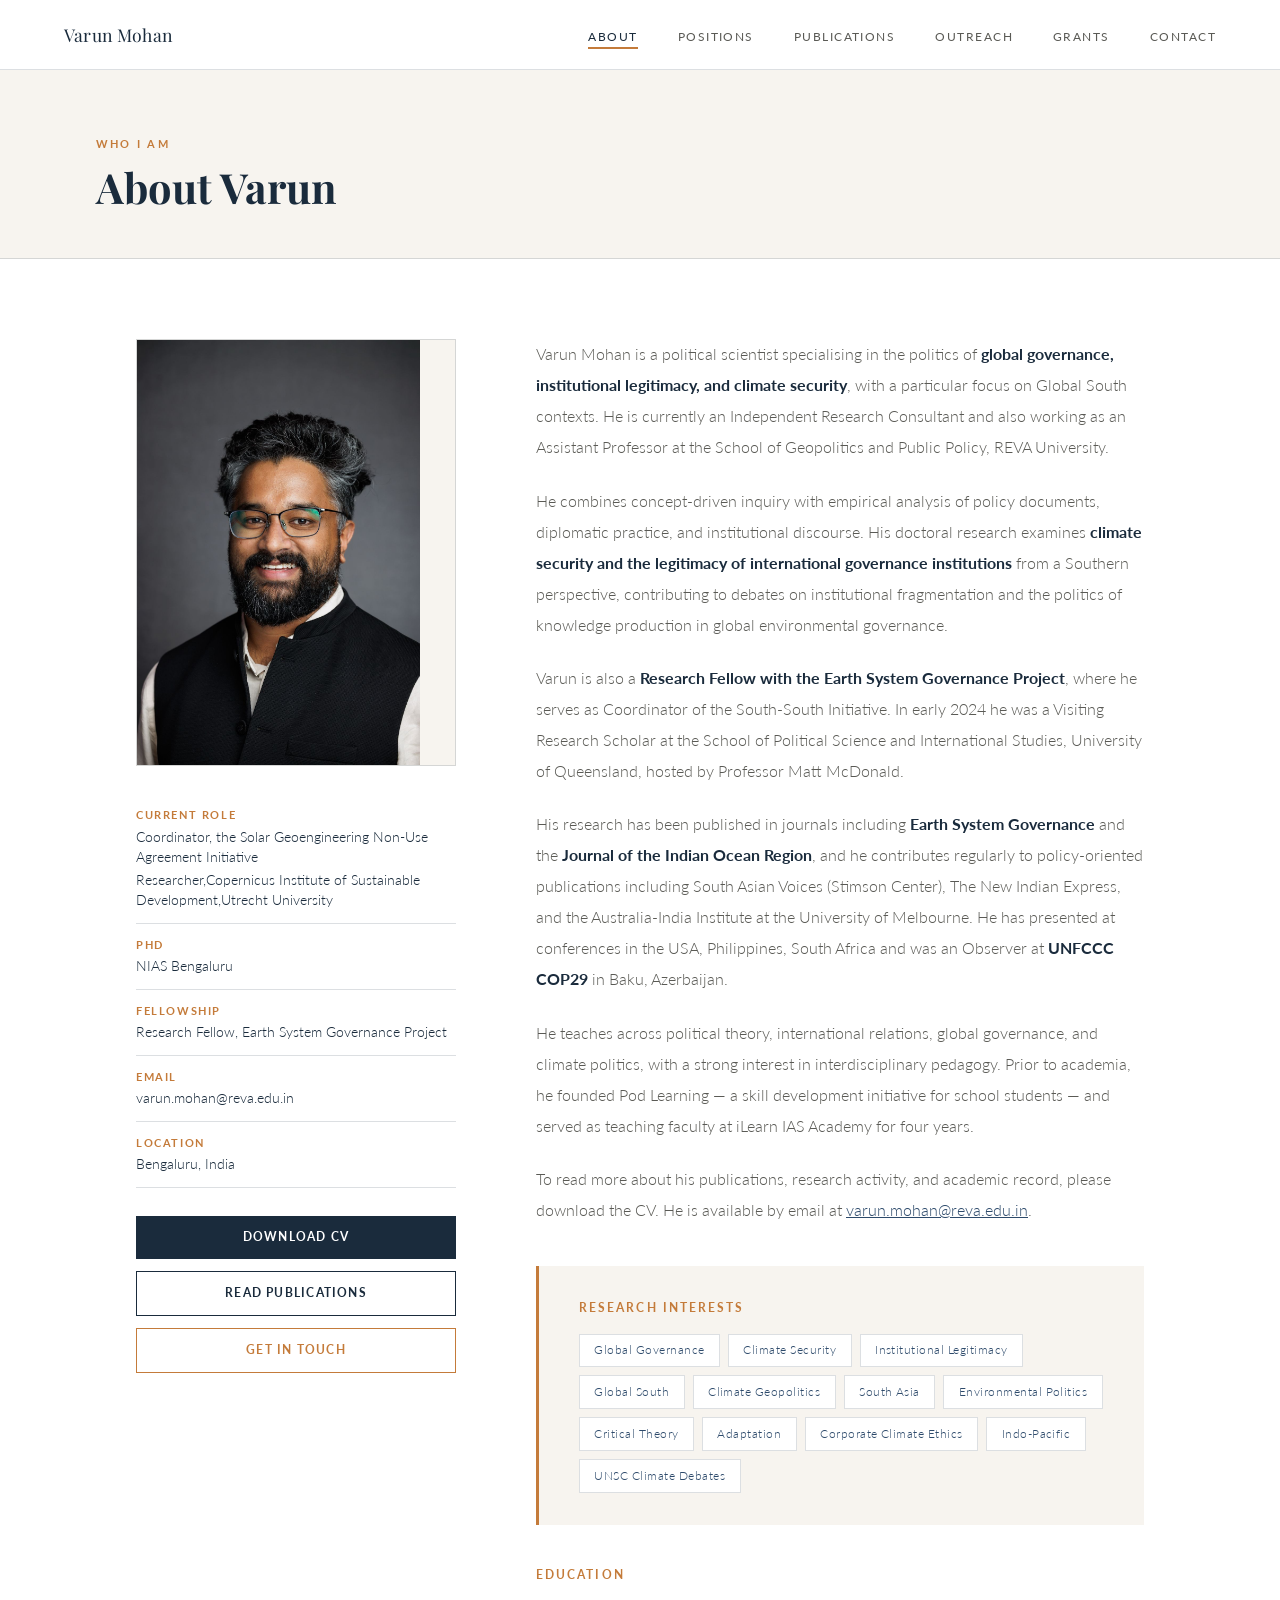
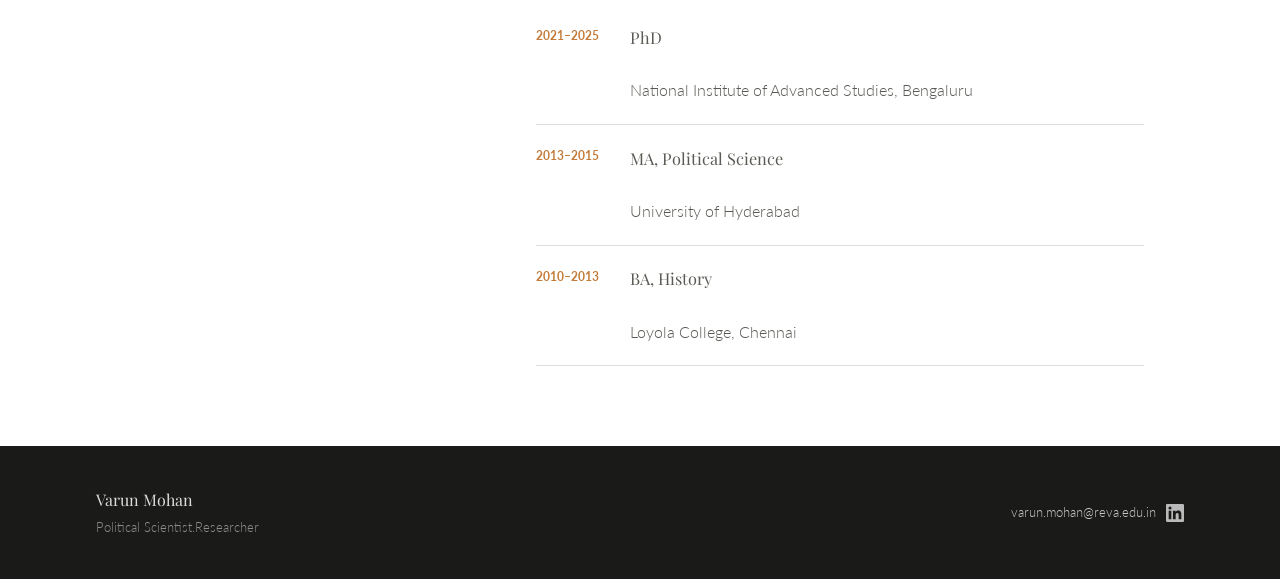
==== about.html @ ce6c21ef "Update about.html" ====
<!DOCTYPE html>
<html lang="en">
<head>
<meta charset="UTF-8">
<meta name="viewport" content="width=device-width, initial-scale=1.0">
<title>About — Varun Mohan</title>
<link rel="stylesheet" href="style.css">
<style>
  .about-layout {
    display: grid;
    grid-template-columns: 320px 1fr;
    gap: 5rem;
    padding: 5rem 6rem;
    max-width: 1200px;
    margin: 0 auto;
    align-items: start;
  }

  /* LEFT: photo + quick info */
  .about-left { position: sticky; top: 100px; }

  .photo-frame {
    width: 100%;
    aspect-ratio: 3/4;
    background: var(--light-bg);
    border: 1px solid var(--border);
    margin-bottom: 1.75rem;
    overflow: hidden;
    position: relative;
  }

  .photo-placeholder {
    width: 100%;
    height: 100%;
    display: flex;
    flex-direction: column;
    align-items: center;
    justify-content: center;
    gap: 1rem;
    color: var(--text-muted);
  }

  .photo-placeholder svg {
    width: 64px; height: 64px;
    opacity: 0.3;
  }

  .photo-placeholder p {
    font-size: 0.78rem;
    letter-spacing: 0.08em;
    text-align: center;
    padding: 0 1.5rem;
    line-height: 1.5;
    opacity: 0.6;
  }

  /* If a real photo is added: */
  .photo-frame img {
   src="VarunAbout.jpg"
    width: 100%; height: 100%;
    object-fit: cover;
    display: block;
  }

  .quick-info {
    display: flex;
    flex-direction: column;
    gap: 0;
  }

  .qi-item {
    padding: 0.75rem 0;
    border-bottom: 1px solid var(--border);
    display: flex;
    flex-direction: column;
    gap: 0.15rem;
  }

  .qi-label {
    font-size: 0.67rem;
    font-weight: 700;
    letter-spacing: 0.15em;
    text-transform: uppercase;
    color: var(--accent);
  }

  .qi-value {
    font-size: 0.88rem;
    color: var(--deep);
    text-decoration: none;
    line-height: 1.45;
  }

  .qi-value:hover { color: var(--accent); }

  .left-actions {
    margin-top: 1.75rem;
    display: flex;
    flex-direction: column;
    gap: 0.75rem;
  }

  .left-actions a {
    display: block;
    text-align: center;
  }

  /* RIGHT: bio */
  .about-right {}

  .about-right p {
    font-size: 1.02rem;
    color: var(--text-muted);
    line-height: 1.9;
    margin-bottom: 1.4rem;
  }

  .about-right p strong {
    color: var(--deep);
    font-weight: 700;
  }

  .about-right p:last-child { margin-bottom: 0; }

  .research-focus {
    margin-top: 2.5rem;
    padding: 2rem 2.5rem;
    background: var(--light-bg);
    border-left: 3px solid var(--accent);
  }

  .research-focus h3 {
    font-size: 0.72rem;
    font-weight: 700;
    letter-spacing: 0.18em;
    text-transform: uppercase;
    color: var(--accent);
    margin-bottom: 1rem;
  }

  .tag-cloud {
    display: flex;
    flex-wrap: wrap;
    gap: 0.5rem;
  }

  .tag {
    padding: 0.35rem 0.9rem;
    border: 1px solid var(--border);
    font-size: 0.76rem;
    letter-spacing: 0.04em;
    color: var(--mid);
    background: var(--white);
    transition: all 0.2s;
  }

  .tag:hover { background: var(--deep); color: var(--white); border-color: var(--deep); }

  .edu-block {
    margin-top: 2.5rem;
  }

  .edu-block h3 {
    font-size: 0.72rem;
    font-weight: 700;
    letter-spacing: 0.18em;
    text-transform: uppercase;
    color: var(--accent);
    margin-bottom: 1.25rem;
  }

  .edu-item {
    display: flex;
    gap: 1.5rem;
    padding: 1.1rem 0;
    border-bottom: 1px solid var(--border);
    align-items: start;
  }

  .edu-year {
    font-size: 0.78rem;
    font-weight: 700;
    color: var(--accent);
    min-width: 70px;
    padding-top: 0.15rem;
  }

  .edu-degree {
    font-family: 'Playfair Display', serif;
    font-size: 0.95rem;
    color: var(--deep);
    margin-bottom: 0.15rem;
  }

  .edu-institution {
    font-size: 0.83rem;
    color: var(--text-muted);
  }

  @media (max-width: 900px) {
    .about-layout { grid-template-columns: 1fr; padding: 3rem 2rem; gap: 3rem; }
    .about-left { position: static; }
    .photo-frame { max-width: 280px; }
    .left-actions { flex-direction: row; flex-wrap: wrap; }
    .left-actions a { flex: 1; min-width: 140px; }
  }
</style>
</head>
<body>

<nav>
  <a href="index.html" class="nav-brand">Varun Mohan</a>
  <ul class="nav-links">
    <li><a href="about.html" class="active">About</a></li>
    <li><a href="positions.html">Positions</a></li>
    <li><a href="publications.html">Publications</a></li>
    <li><a href="outreach.html">Outreach</a></li>
    <li><a href="grants.html">Grants</a></li>
    <li><a href="mailto:varun.mohan@reva.edu.in">Contact</a></li>
  </ul>
</nav>

<div class="page-wrapper">
  <div class="page-header">
    <p class="page-eyebrow fade-up">Who I Am</p>
    <h1 class="page-title fade-up delay-1">About Varun</h1>
  </div>

  <div class="about-layout">

    <!-- LEFT COLUMN -->
    <aside class="about-left fade-up delay-2">
      <div class="photo-frame">
        <img src="VarunRename.jpg" alt="Varun Mohan">
      </div>

      <div class="quick-info">
        <div class="qi-item">
          <span class="qi-label">Current Role</span>
          <span class="qi-value">Coordinator, the Solar Geoengineering Non-Use Agreement Initiative</span>
          <span class="qi-value">Researcher,Copernicus Institute of Sustainable Development,Utrecht University</span>
        </div>
        <div class="qi-item">
          <span class="qi-label">PhD</span>
          <span class="qi-value">NIAS Bengaluru</span>
        </div>
        <div class="qi-item">
          <span class="qi-label">Fellowship</span>
          <span class="qi-value">Research Fellow, Earth System Governance Project</span>
        </div>
        <div class="qi-item">
          <span class="qi-label">Email</span>
          <a href="mailto:varun.mohan@reva.edu.in" class="qi-value">varun.mohan@reva.edu.in</a>
        </div>
         <div class="qi-item">
          <span class="qi-label">Location</span>
          <span class="qi-value">Bengaluru, India</span>
        </div>
      </div>

      <div class="left-actions">
        <a href="VarunMohanCV.pdf" download="VarunMohan_CV.pdf" class="btn-primary">Download CV</a>
        <a href="publications.html" class="btn-outline">Read Publications</a>
        <a href="mailto:varun.mohan@reva.edu.in" class="btn-accent">Get in Touch</a>
      </div>
    </aside>

    <!-- RIGHT COLUMN -->
    <div class="about-right fade-up delay-3">
      <p>
        Varun Mohan is a political scientist specialising in the politics of <strong>global governance, institutional legitimacy, and climate security</strong>, with a particular focus on Global South contexts. He is currently an Independent Research Consultant and also working as an Assistant Professor at the School of Geopolitics and Public Policy, REVA University.
      </p>

      <p>
        He combines concept-driven inquiry with empirical analysis of policy documents, diplomatic practice, and institutional discourse. His doctoral research examines <strong>climate security and the legitimacy of international governance institutions</strong> from a Southern perspective, contributing to debates on institutional fragmentation and the politics of knowledge production in global environmental governance.
      </p>

      <p>
        Varun is also a <strong>Research Fellow with the Earth System Governance Project</strong>, where he serves as Coordinator of the South-South Initiative. In early 2024 he was a Visiting Research Scholar at the School of Political Science and International Studies, University of Queensland, hosted by Professor Matt McDonald.
      </p>

      <p>
        His research has been published in journals including <strong>Earth System Governance</strong> and the <strong>Journal of the Indian Ocean Region</strong>, and he contributes regularly to policy-oriented publications including South Asian Voices (Stimson Center), The New Indian Express, and the Australia-India Institute at the University of Melbourne. He has presented at conferences in the USA, Philippines, South Africa and was an Observer at <strong>UNFCCC COP29</strong> in Baku, Azerbaijan.
      </p>

      <p>
        He teaches across political theory, international relations, global governance, and climate politics, with a strong interest in interdisciplinary pedagogy. Prior to academia, he founded Pod Learning — a skill development initiative for school students — and served as teaching faculty at iLearn IAS Academy for four years.
      </p>

      <p>
        To read more about his publications, research activity, and academic record, please download the CV. He is available by email at <a href="mailto:varun.mohan@reva.edu.in" style="color:var(--mid); text-decoration:underline;">varun.mohan@reva.edu.in</a>.
      </p>

      <div class="research-focus">
        <h3>Research Interests</h3>
        <div class="tag-cloud">
          <span class="tag">Global Governance</span>
          <span class="tag">Climate Security</span>
          <span class="tag">Institutional Legitimacy</span>
          <span class="tag">Global South</span>
          <span class="tag">Climate Geopolitics</span>
          <span class="tag">South Asia</span>
          <span class="tag">Environmental Politics</span>
          <span class="tag">Critical Theory</span>
          <span class="tag">Adaptation</span>
          <span class="tag">Corporate Climate Ethics</span>
          <span class="tag">Indo-Pacific</span>
          <span class="tag">UNSC Climate Debates</span>
        </div>
      </div>

      <div class="edu-block">
        <h3>Education</h3>
        <div class="edu-item">
          <span class="edu-year">2021–2025</span>
          <div>
            <p class="edu-degree">PhD</p>
            <p class="edu-institution">National Institute of Advanced Studies, Bengaluru</p>
          </div>
        </div>
        <div class="edu-item">
          <span class="edu-year">2013–2015</span>
          <div>
            <p class="edu-degree">MA, Political Science</p>
            <p class="edu-institution">University of Hyderabad</p>
          </div>
        </div>
        <div class="edu-item">
          <span class="edu-year">2010–2013</span>
          <div>
            <p class="edu-degree">BA, History</p>
            <p class="edu-institution">Loyola College, Chennai</p>
          </div>
        </div>
      </div>
    </div>

  </div>
</div>

<footer>
  <div>
    <p class="footer-name">Varun Mohan</p>
    <p>Political Scientist.Researcher</p>
  </div>
  <div style="text-align:right;">
  <div class="footer-contact-row">
    <p><a href="mailto:v.mohan@uu.nl">varun.mohan@reva.edu.in</a></p>
    <a href="https://www.linkedin.com/in/varun-mohan-08917125/"
       target="_blank"
       rel="noopener noreferrer"
       title="LinkedIn Profile"
       class="footer-linkedin">
      <svg xmlns="http://www.w3.org/2000/svg" width="18" height="18" viewBox="0 0 24 24" fill="#ffffff">
        <path d="M20.447 20.452h-3.554v-5.569c0-1.328-.027-3.037-1.852-3.037-1.853 0-2.136 1.445-2.136 2.939v5.667H9.351V9h3.414v1.561h.046c.477-.9 1.637-1.85 3.37-1.85 3.601 0 4.267 2.37 4.267 5.455v6.286zM5.337 7.433a2.062 2.062 0 0 1-2.063-2.065 2.064 2.064 0 1 1 2.063 2.065zm1.782 13.019H3.555V9h3.564v11.452zM22.225 0H1.771C.792 0 0 .774 0 .729v20.542C0 23.227.792 24 1.771 24h20.451C23.2 24 24 23.227 24 22.271V1.729C24 .774 23.2 0 22.222 0h.003z"/>
      </svg>
    </a>
  </div>
</div>
</footer>

</body>
</html>
---- style.css ----
@import url('https://fonts.googleapis.com/css2?family=Playfair+Display:ital,wght@0,400;0,600;1,400&family=Lato:wght@300;400;700&display=swap');

*, *::before, *::after { box-sizing: border-box; margin: 0; padding: 0; }

:root {
  --deep: #1a2b3c;
  --mid: #2d4a6b;
  --accent: #c47b3a;
  --light-bg: #f7f4ef;
  --warm: #e8e2d8;
  --text: #1a1a18;
  --text-muted: #5a5a55;
  --white: #ffffff;
  --border: rgba(26,43,60,0.15);
}

html { scroll-behavior: smooth; }

body {
  font-family: 'Lato', sans-serif;
  font-weight: 300;
  color: var(--text);
  background: var(--white);
  line-height: 1.7;
  min-height: 100vh;
}

/* NAV */
nav {
  position: fixed;
  top: 0; left: 0; right: 0;
  z-index: 100;
  display: flex;
  align-items: center;
  justify-content: space-between;
  padding: 0 4rem;
  height: 70px;
  background: rgba(255,255,255,0.97);
  backdrop-filter: blur(8px);
  border-bottom: 1px solid var(--border);
}

.nav-brand {
  font-family: 'Playfair Display', serif;
  font-size: 1.1rem;
  color: var(--deep);
  text-decoration: none;
  letter-spacing: 0.01em;
}

.nav-links {
  display: flex;
  gap: 2.5rem;
  list-style: none;
}

.nav-links a {
  font-size: 0.76rem;
  font-weight: 400;
  letter-spacing: 0.12em;
  text-transform: uppercase;
  color: var(--text-muted);
  text-decoration: none;
  transition: color 0.2s;
  padding-bottom: 3px;
  border-bottom: 2px solid transparent;
}

.nav-links a:hover { color: var(--accent); }
.nav-links a.active {
  color: var(--deep);
  border-bottom-color: var(--accent);
}

/* PAGE WRAPPER */
.page-wrapper {
  padding-top: 70px;
  min-height: 100vh;
}

/* PAGE HEADER BAND */
.page-header {
  background: var(--light-bg);
  padding: 4rem 6rem 3rem;
  border-bottom: 1px solid var(--border);
}

.page-eyebrow {
  font-size: 0.7rem;
  font-weight: 700;
  letter-spacing: 0.2em;
  text-transform: uppercase;
  color: var(--accent);
  margin-bottom: 0.6rem;
}

.page-title {
  font-family: 'Playfair Display', serif;
  font-size: 2.6rem;
  color: var(--deep);
  line-height: 1.15;
}

/* BUTTONS */
.btn-primary {
  display: inline-block;
  padding: 0.7rem 1.8rem;
  background: var(--deep);
  color: var(--white);
  font-size: 0.76rem;
  font-weight: 700;
  letter-spacing: 0.1em;
  text-transform: uppercase;
  text-decoration: none;
  transition: background 0.2s, transform 0.15s;
}
.btn-primary:hover { background: var(--mid); transform: translateY(-1px); }

.btn-outline {
  display: inline-block;
  padding: 0.7rem 1.8rem;
  border: 1.5px solid var(--deep);
  color: var(--deep);
  font-size: 0.76rem;
  font-weight: 700;
  letter-spacing: 0.1em;
  text-transform: uppercase;
  text-decoration: none;
  transition: all 0.2s;
}
.btn-outline:hover { background: var(--deep); color: var(--white); transform: translateY(-1px); }

.btn-accent {
  display: inline-block;
  padding: 0.7rem 1.8rem;
  border: 1.5px solid var(--accent);
  color: var(--accent);
  font-size: 0.76rem;
  font-weight: 700;
  letter-spacing: 0.1em;
  text-transform: uppercase;
  text-decoration: none;
  transition: all 0.2s;
}
.btn-accent:hover { background: var(--accent); color: var(--white); transform: translateY(-1px); }

/* FOOTER */
footer {
  background: var(--text);
  color: rgba(255,255,255,0.5);
  padding: 2.5rem 6rem;
  display: flex;
  justify-content: space-between;
  align-items: center;
  font-size: 0.8rem;
  margin-top: auto;
}
footer a { color: rgba(255,255,255,0.75); text-decoration: none; }
footer a:hover { color: var(--accent); }
.footer-name {
  font-family: 'Playfair Display', serif;
  font-size: 1rem;
  color: rgba(255,255,255,0.85);
  margin-bottom: 0.25rem;
}

/* SECTION LABEL / TITLE helpers */
.section-label {
  font-size: 0.7rem;
  font-weight: 700;
  letter-spacing: 0.2em;
  text-transform: uppercase;
  color: var(--accent);
  margin-bottom: 0.5rem;
}
.section-title {
  font-family: 'Playfair Display', serif;
  font-size: 1.8rem;
  color: var(--deep);
  margin-bottom: 2rem;
}

/* Fade-up animation */
@keyframes fadeUp {
  from { opacity: 0; transform: translateY(20px); }
  to   { opacity: 1; transform: translateY(0); }
}
.fade-up { animation: fadeUp 0.6s ease both; }
.delay-1 { animation-delay: 0.1s; }
.delay-2 { animation-delay: 0.22s; }
.delay-3 { animation-delay: 0.34s; }
.delay-4 { animation-delay: 0.46s; }

/* LinkedIn icon in footer */
.footer-linkedin {
  display: inline-flex;
  align-items: center;
  opacity: 0.7;
  transition: opacity 0.2s, transform 0.2s;
  vertical-align: middle;
}

.footer-linkedin:hover {
  opacity: 1;
  transform: translateY(-1px);
}

.footer-linkedin svg {
  display: block;
}

.footer-contact-row {
  display: flex;
  align-items: center;
  justify-content: flex-end;
  gap: 0.6rem;
}

/* Responsive nav */
@media (max-width: 900px) {
  nav { padding: 0 2rem; }
  .nav-links { gap: 1.2rem; }
  .nav-links a { font-size: 0.7rem; letter-spacing: 0.08em; }
  .page-header { padding: 3rem 2rem 2rem; }
  footer { padding: 2rem; flex-direction: column; gap: 1rem; text-align: center; }
}
@media (max-width: 600px) {
  .nav-links { display: none; }
}
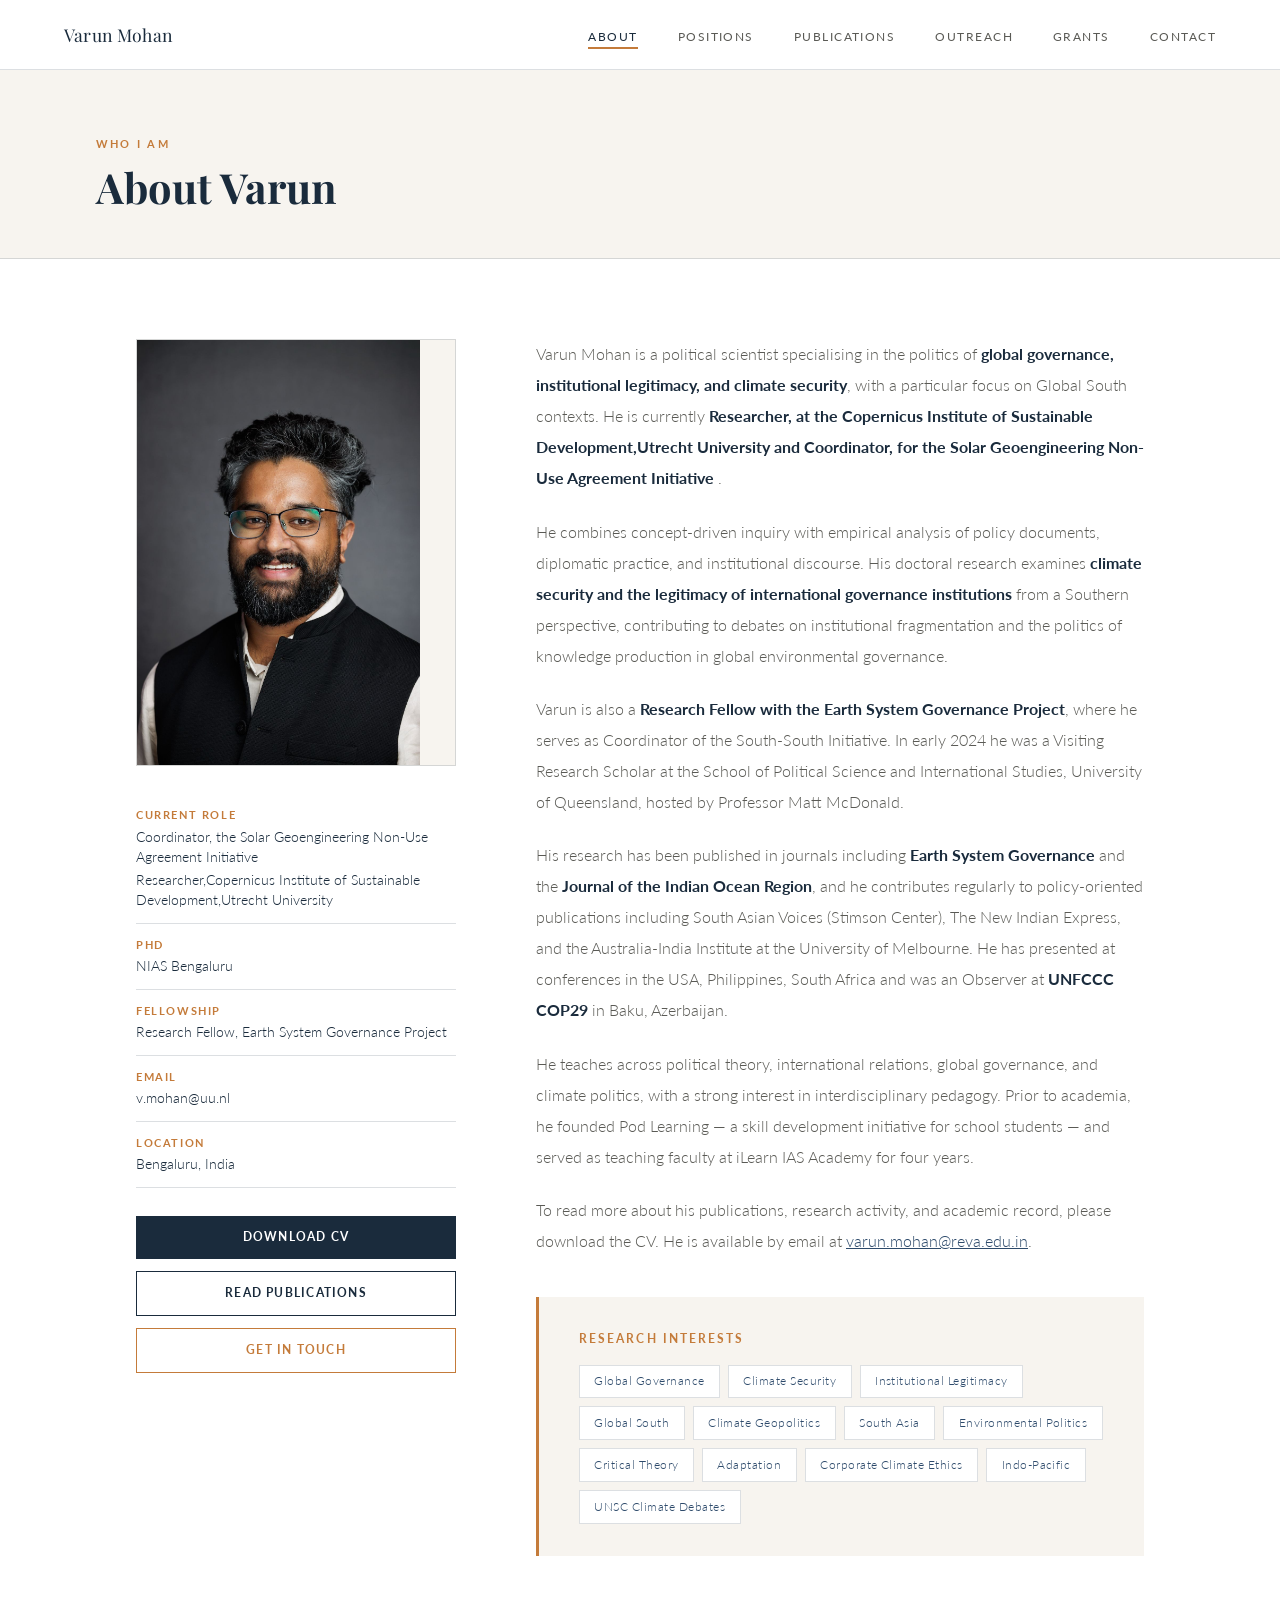
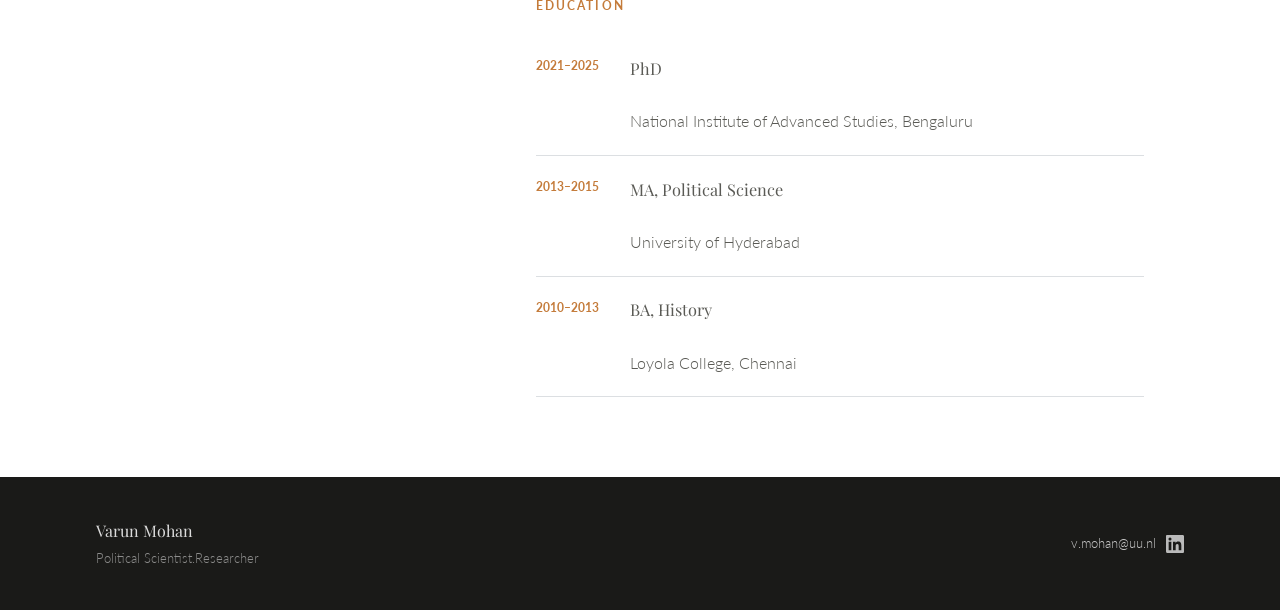
==== commit 4097d31f: "Merge branch 'main' into change2" ====
--- a/about.html
+++ b/about.html
@@ -250,7 +250,7 @@
         </div>
         <div class="qi-item">
           <span class="qi-label">Email</span>
-          <a href="mailto:varun.mohan@reva.edu.in" class="qi-value">varun.mohan@reva.edu.in</a>
+          <a href="mailto:v.mohan@uu.nl" class="qi-value">v.mohan@uu.nl</a>
         </div>
          <div class="qi-item">
           <span class="qi-label">Location</span>
@@ -259,16 +259,16 @@
       </div>
 
       <div class="left-actions">
-        <a href="VarunMohanCV.pdf" download="VarunMohan_CV.pdf" class="btn-primary">Download CV</a>
+        <a href="CV_2026_July.pdf" download="VarunMohan_CV.pdf" class="btn-primary">Download CV</a>
         <a href="publications.html" class="btn-outline">Read Publications</a>
-        <a href="mailto:varun.mohan@reva.edu.in" class="btn-accent">Get in Touch</a>
+        <a href="mailto:v.mohan@uu.nl" class="btn-accent">Get in Touch</a>
       </div>
     </aside>
 
     <!-- RIGHT COLUMN -->
     <div class="about-right fade-up delay-3">
       <p>
-        Varun Mohan is a political scientist specialising in the politics of <strong>global governance, institutional legitimacy, and climate security</strong>, with a particular focus on Global South contexts. He is currently an Independent Research Consultant and also working as an Assistant Professor at the School of Geopolitics and Public Policy, REVA University.
+        Varun Mohan is a political scientist specialising in the politics of <strong>global governance, institutional legitimacy, and climate security</strong>, with a particular focus on Global South contexts. He is currently <strong>Researcher, at the Copernicus Institute of Sustainable Development,Utrecht University and Coordinator,  for the Solar Geoengineering Non-Use Agreement Initiative </strong>.
       </p>
 
       <p>
@@ -288,7 +288,7 @@
       </p>
 
       <p>
-        To read more about his publications, research activity, and academic record, please download the CV. He is available by email at <a href="mailto:varun.mohan@reva.edu.in" style="color:var(--mid); text-decoration:underline;">varun.mohan@reva.edu.in</a>.
+        To read more about his publications, research activity, and academic record, please download the CV. He is available by email at <a href="mailto:v.mohan@uu.nl" style="color:var(--mid); text-decoration:underline;">varun.mohan@reva.edu.in</a>.
       </p>
 
       <div class="research-focus">
@@ -345,7 +345,7 @@
   </div>
   <div style="text-align:right;">
   <div class="footer-contact-row">
-    <p><a href="mailto:v.mohan@uu.nl">varun.mohan@reva.edu.in</a></p>
+    <p><a href="mailto:v.mohan@uu.nl">v.mohan@uu.nl</a></p>
     <a href="https://www.linkedin.com/in/varun-mohan-08917125/"
        target="_blank"
        rel="noopener noreferrer"
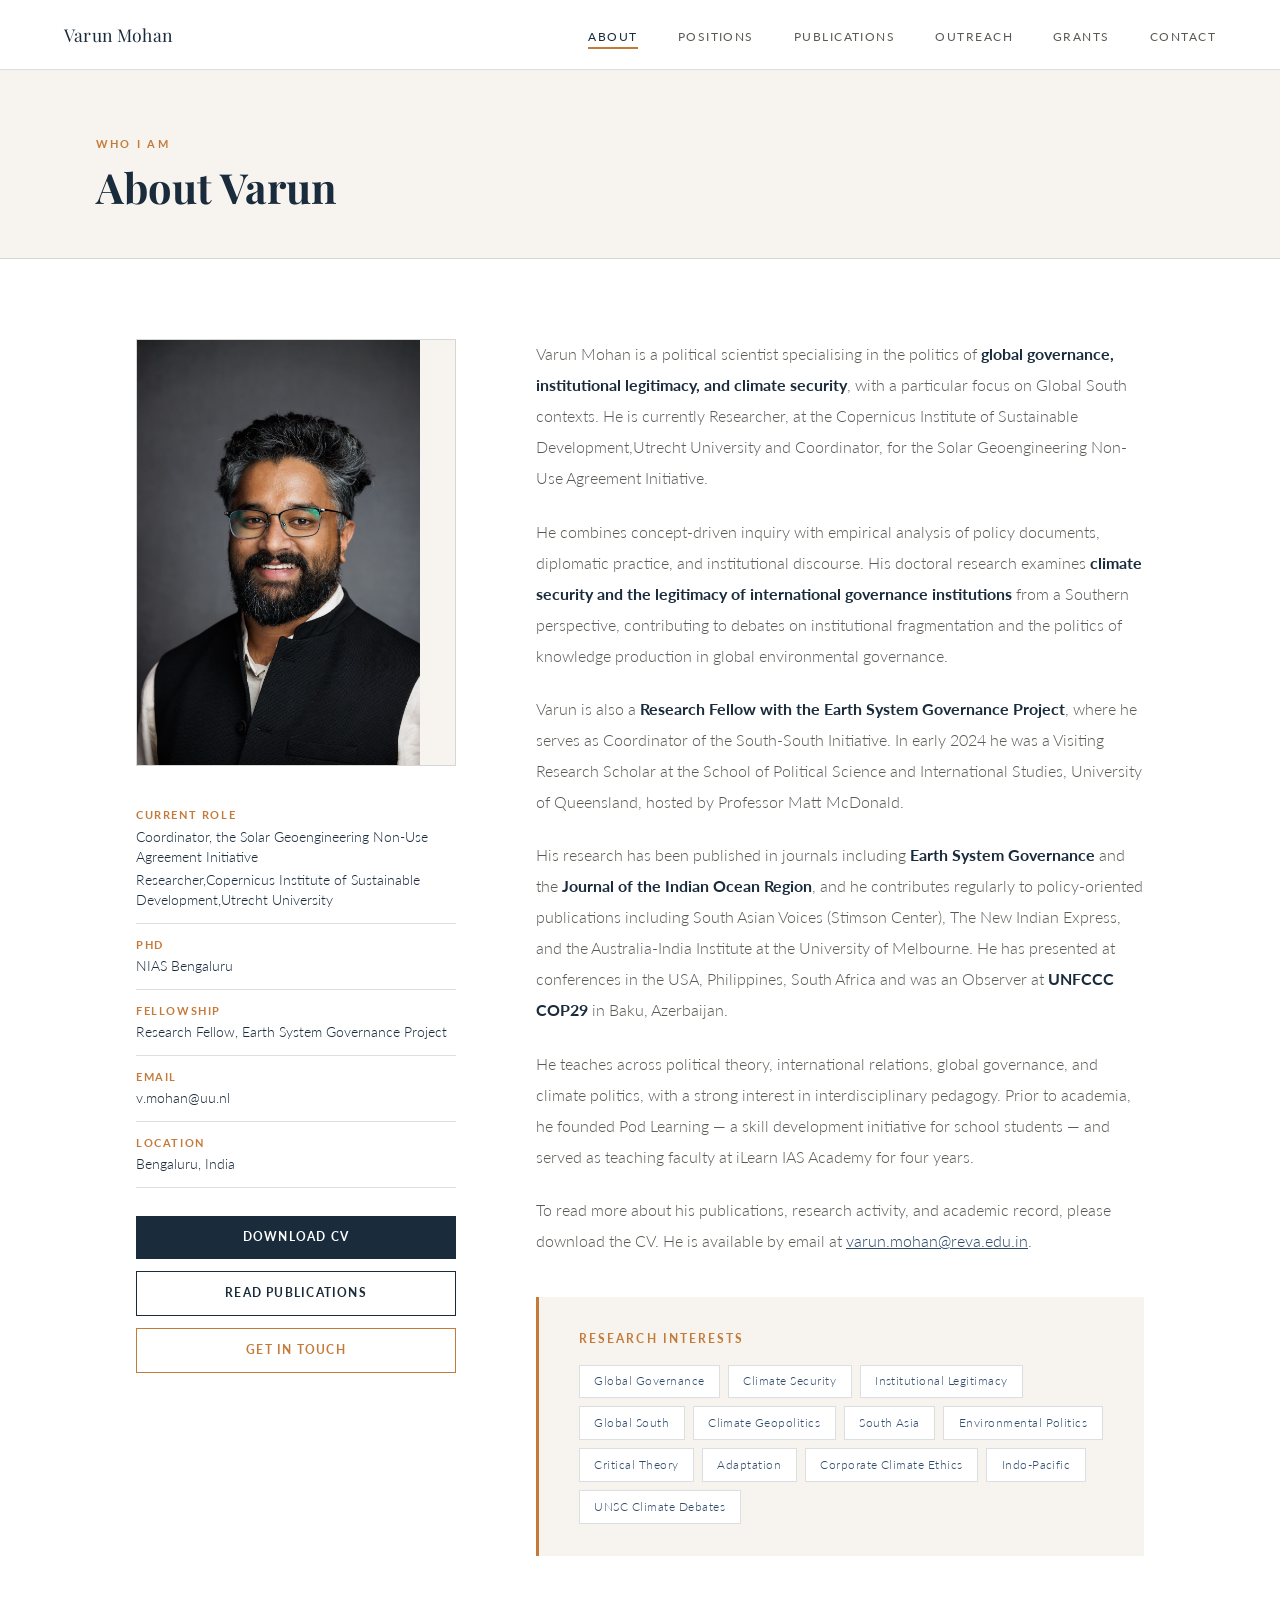
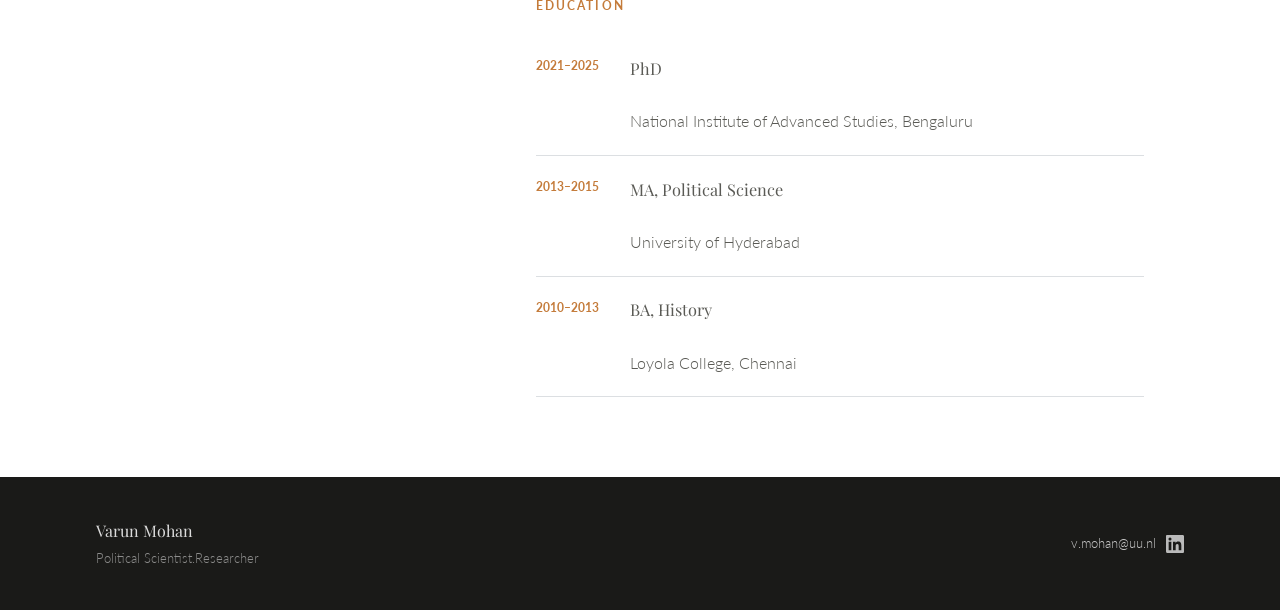
==== commit 78f11d27: "Update about.html" ====
--- a/about.html
+++ b/about.html
@@ -259,7 +259,7 @@
       </div>
 
       <div class="left-actions">
-        <a href="CV_2026_July.pdf" download="VarunMohan_CV.pdf" class="btn-primary">Download CV</a>
+        <a href="CV_2026_July.pdf" download="CV_2026_July.pdf" class="btn-primary">Download CV</a>
         <a href="publications.html" class="btn-outline">Read Publications</a>
         <a href="mailto:v.mohan@uu.nl" class="btn-accent">Get in Touch</a>
       </div>
@@ -268,7 +268,7 @@
     <!-- RIGHT COLUMN -->
     <div class="about-right fade-up delay-3">
       <p>
-        Varun Mohan is a political scientist specialising in the politics of <strong>global governance, institutional legitimacy, and climate security</strong>, with a particular focus on Global South contexts. He is currently <strong>Researcher, at the Copernicus Institute of Sustainable Development,Utrecht University and Coordinator,  for the Solar Geoengineering Non-Use Agreement Initiative </strong>.
+        Varun Mohan is a political scientist specialising in the politics of <strong>global governance, institutional legitimacy, and climate security</strong>, with a particular focus on Global South contexts. He is currently Researcher, at the Copernicus Institute of Sustainable Development,Utrecht University and Coordinator,  for the Solar Geoengineering Non-Use Agreement Initiative.
       </p>
 
       <p>
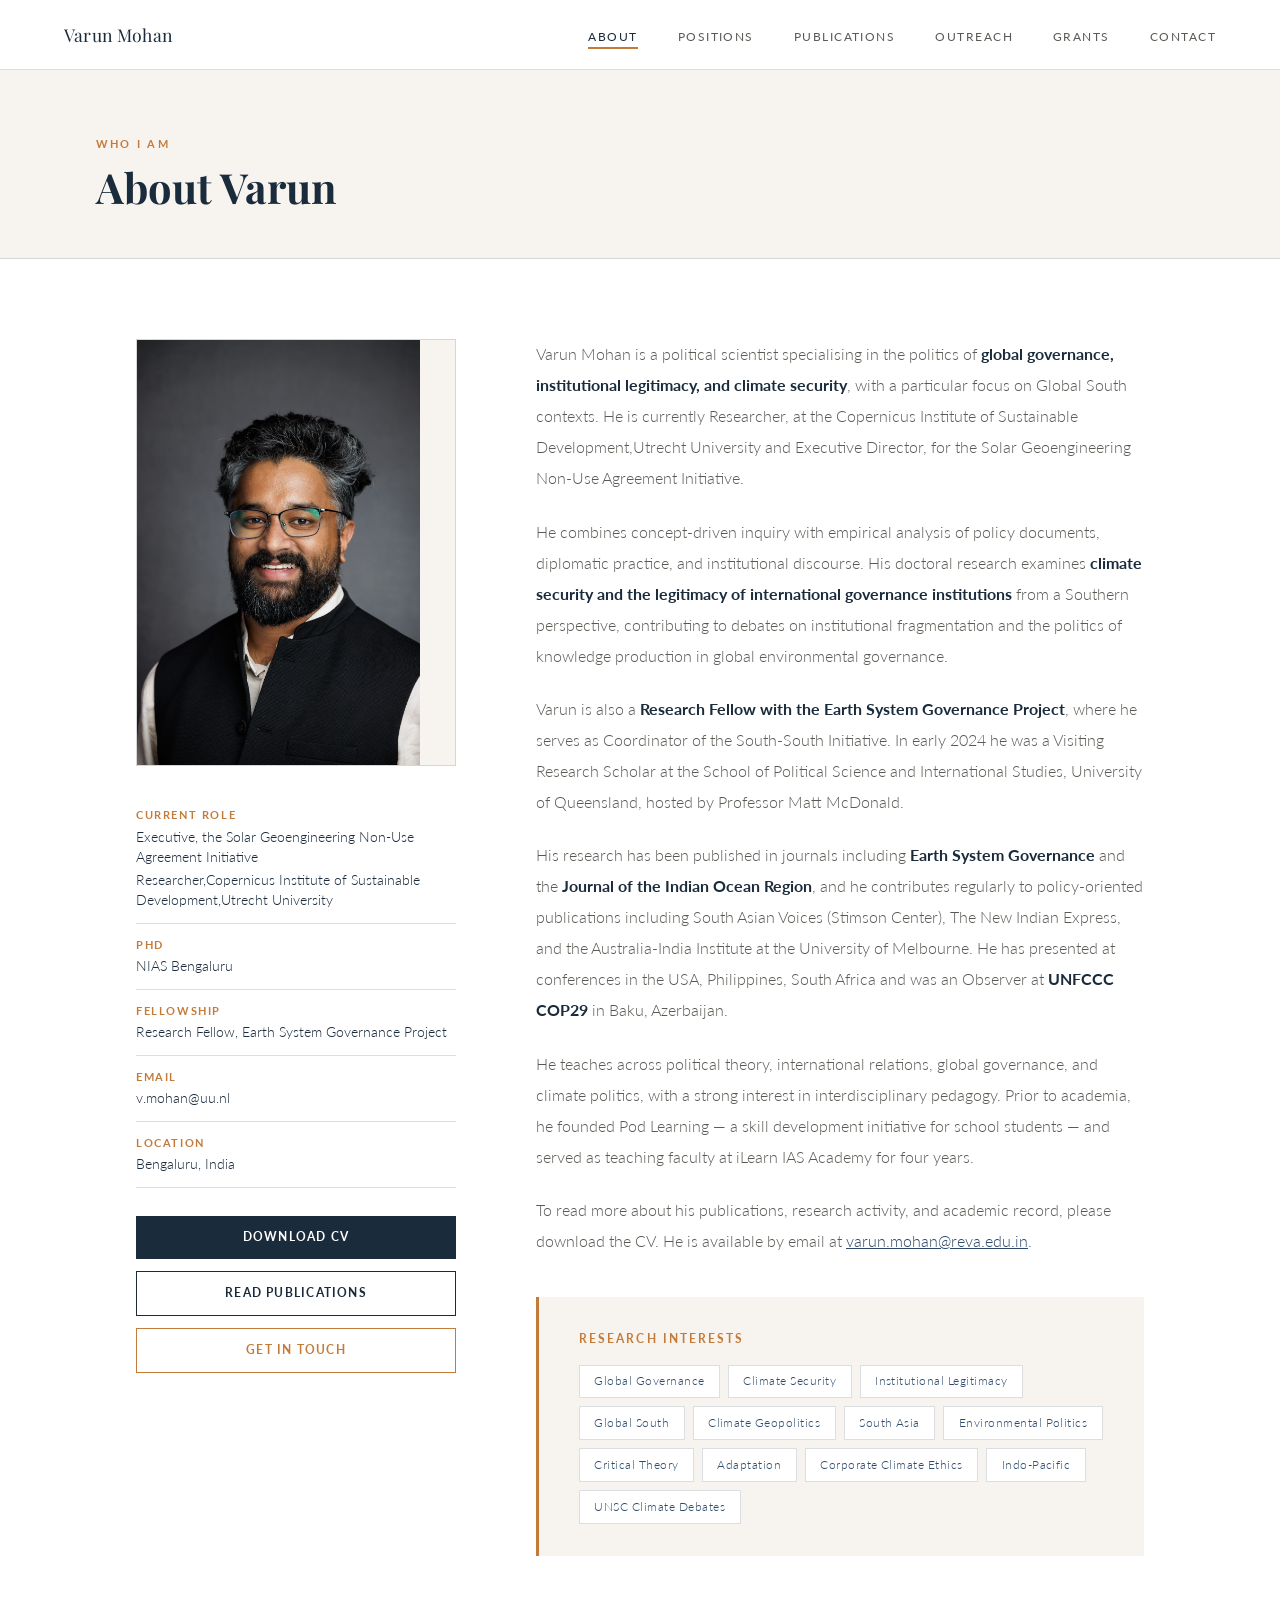
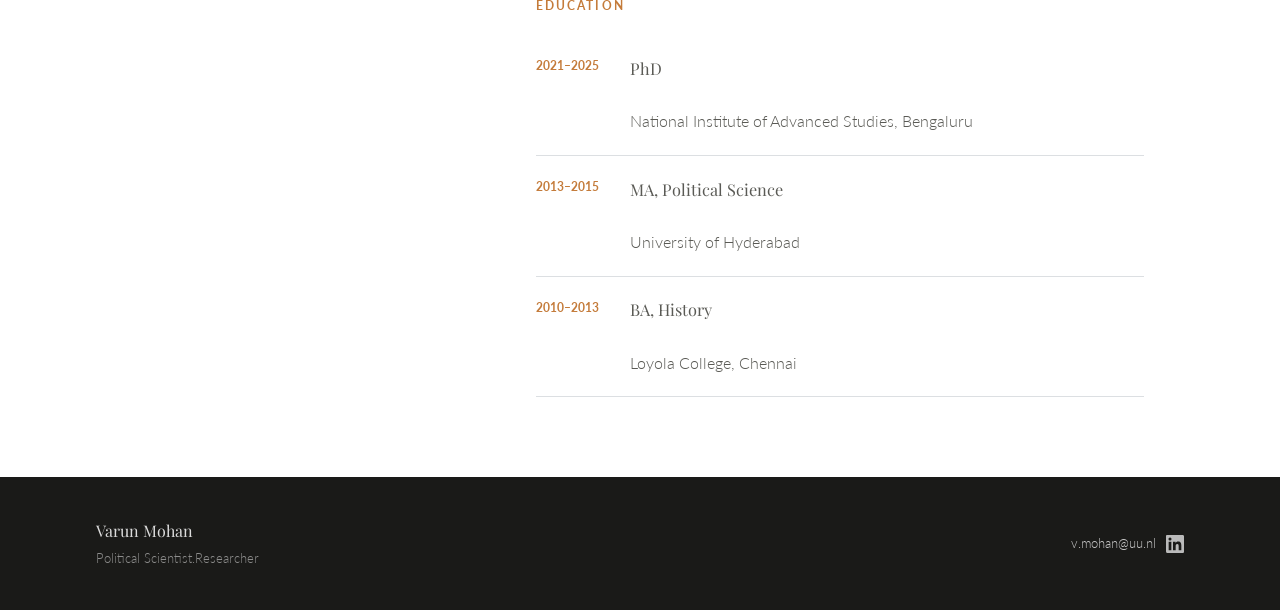
==== commit 3e908c84: "Update about.html update coordinator to executive director" ====
--- a/about.html
+++ b/about.html
@@ -237,7 +237,7 @@
       <div class="quick-info">
         <div class="qi-item">
           <span class="qi-label">Current Role</span>
-          <span class="qi-value">Coordinator, the Solar Geoengineering Non-Use Agreement Initiative</span>
+          <span class="qi-value">Executive, the Solar Geoengineering Non-Use Agreement Initiative</span>
           <span class="qi-value">Researcher,Copernicus Institute of Sustainable Development,Utrecht University</span>
         </div>
         <div class="qi-item">
@@ -259,7 +259,7 @@
       </div>
 
       <div class="left-actions">
-        <a href="CV_2026_July.pdf" download="CV_2026_July.pdf" class="btn-primary">Download CV</a>
+        <a href="CV_2026_July.pdf" download="VarunMohan_CV.pdf" class="btn-primary">Download CV</a>
         <a href="publications.html" class="btn-outline">Read Publications</a>
         <a href="mailto:v.mohan@uu.nl" class="btn-accent">Get in Touch</a>
       </div>
@@ -268,7 +268,7 @@
     <!-- RIGHT COLUMN -->
     <div class="about-right fade-up delay-3">
       <p>
-        Varun Mohan is a political scientist specialising in the politics of <strong>global governance, institutional legitimacy, and climate security</strong>, with a particular focus on Global South contexts. He is currently Researcher, at the Copernicus Institute of Sustainable Development,Utrecht University and Coordinator,  for the Solar Geoengineering Non-Use Agreement Initiative.
+        Varun Mohan is a political scientist specialising in the politics of <strong>global governance, institutional legitimacy, and climate security</strong>, with a particular focus on Global South contexts. He is currently Researcher, at the Copernicus Institute of Sustainable Development,Utrecht University and Executive Director,  for the Solar Geoengineering Non-Use Agreement Initiative.
       </p>
 
       <p>
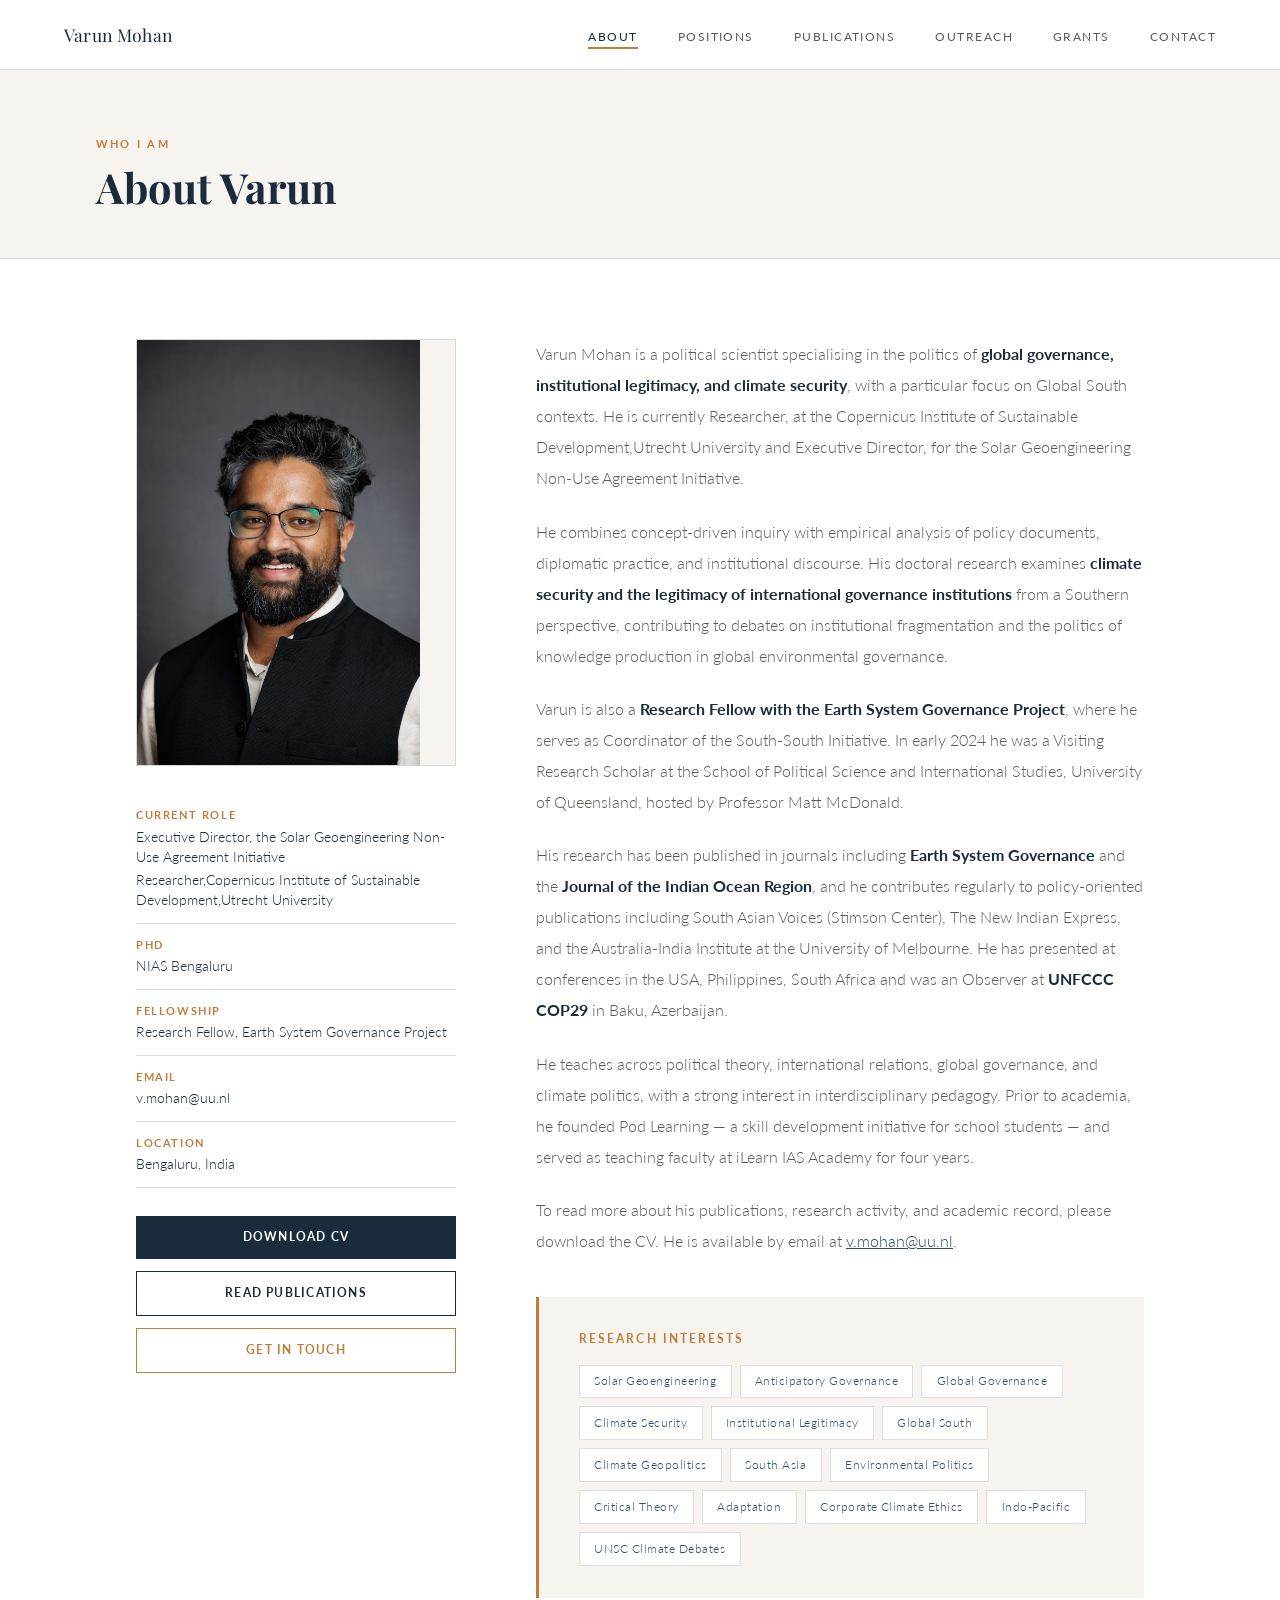
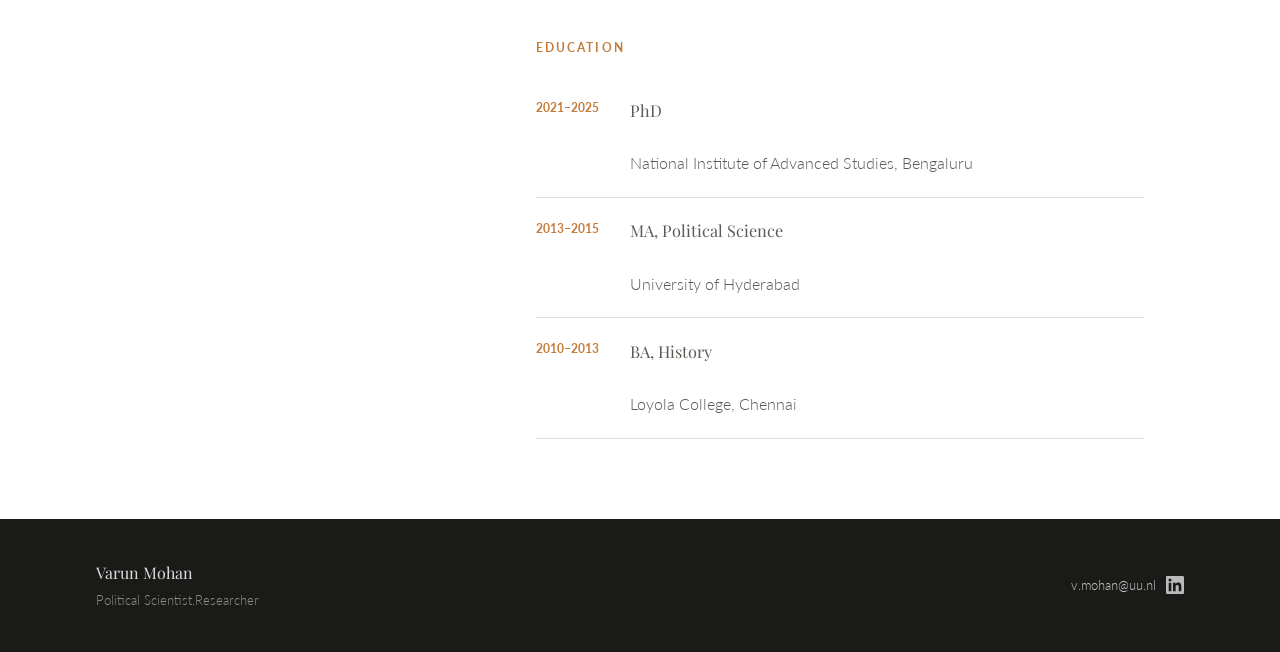
==== commit 82168b1d: "Update about.html update email id to v.moahn@uu.nl" ====
--- a/about.html
+++ b/about.html
@@ -216,7 +216,7 @@
     <li><a href="publications.html">Publications</a></li>
     <li><a href="outreach.html">Outreach</a></li>
     <li><a href="grants.html">Grants</a></li>
-    <li><a href="mailto:varun.mohan@reva.edu.in">Contact</a></li>
+    <li><a href="mailto:v.mohan@uu.nl">Contact</a></li>
   </ul>
 </nav>
 
@@ -237,7 +237,7 @@
       <div class="quick-info">
         <div class="qi-item">
           <span class="qi-label">Current Role</span>
-          <span class="qi-value">Executive, the Solar Geoengineering Non-Use Agreement Initiative</span>
+          <span class="qi-value">Executive Director, the Solar Geoengineering Non-Use Agreement Initiative</span>
           <span class="qi-value">Researcher,Copernicus Institute of Sustainable Development,Utrecht University</span>
         </div>
         <div class="qi-item">
@@ -288,12 +288,14 @@
       </p>
 
       <p>
-        To read more about his publications, research activity, and academic record, please download the CV. He is available by email at <a href="mailto:v.mohan@uu.nl" style="color:var(--mid); text-decoration:underline;">varun.mohan@reva.edu.in</a>.
+        To read more about his publications, research activity, and academic record, please download the CV. He is available by email at <a href="mailto:v.mohan@uu.nl" style="color:var(--mid); text-decoration:underline;">v.mohan@uu.nl</a>.
       </p>
 
       <div class="research-focus">
         <h3>Research Interests</h3>
         <div class="tag-cloud">
+           <span class="tag">Solar Geoengineering</span>
+          <span class="tag">Anticipatory Governance</span>
           <span class="tag">Global Governance</span>
           <span class="tag">Climate Security</span>
           <span class="tag">Institutional Legitimacy</span>
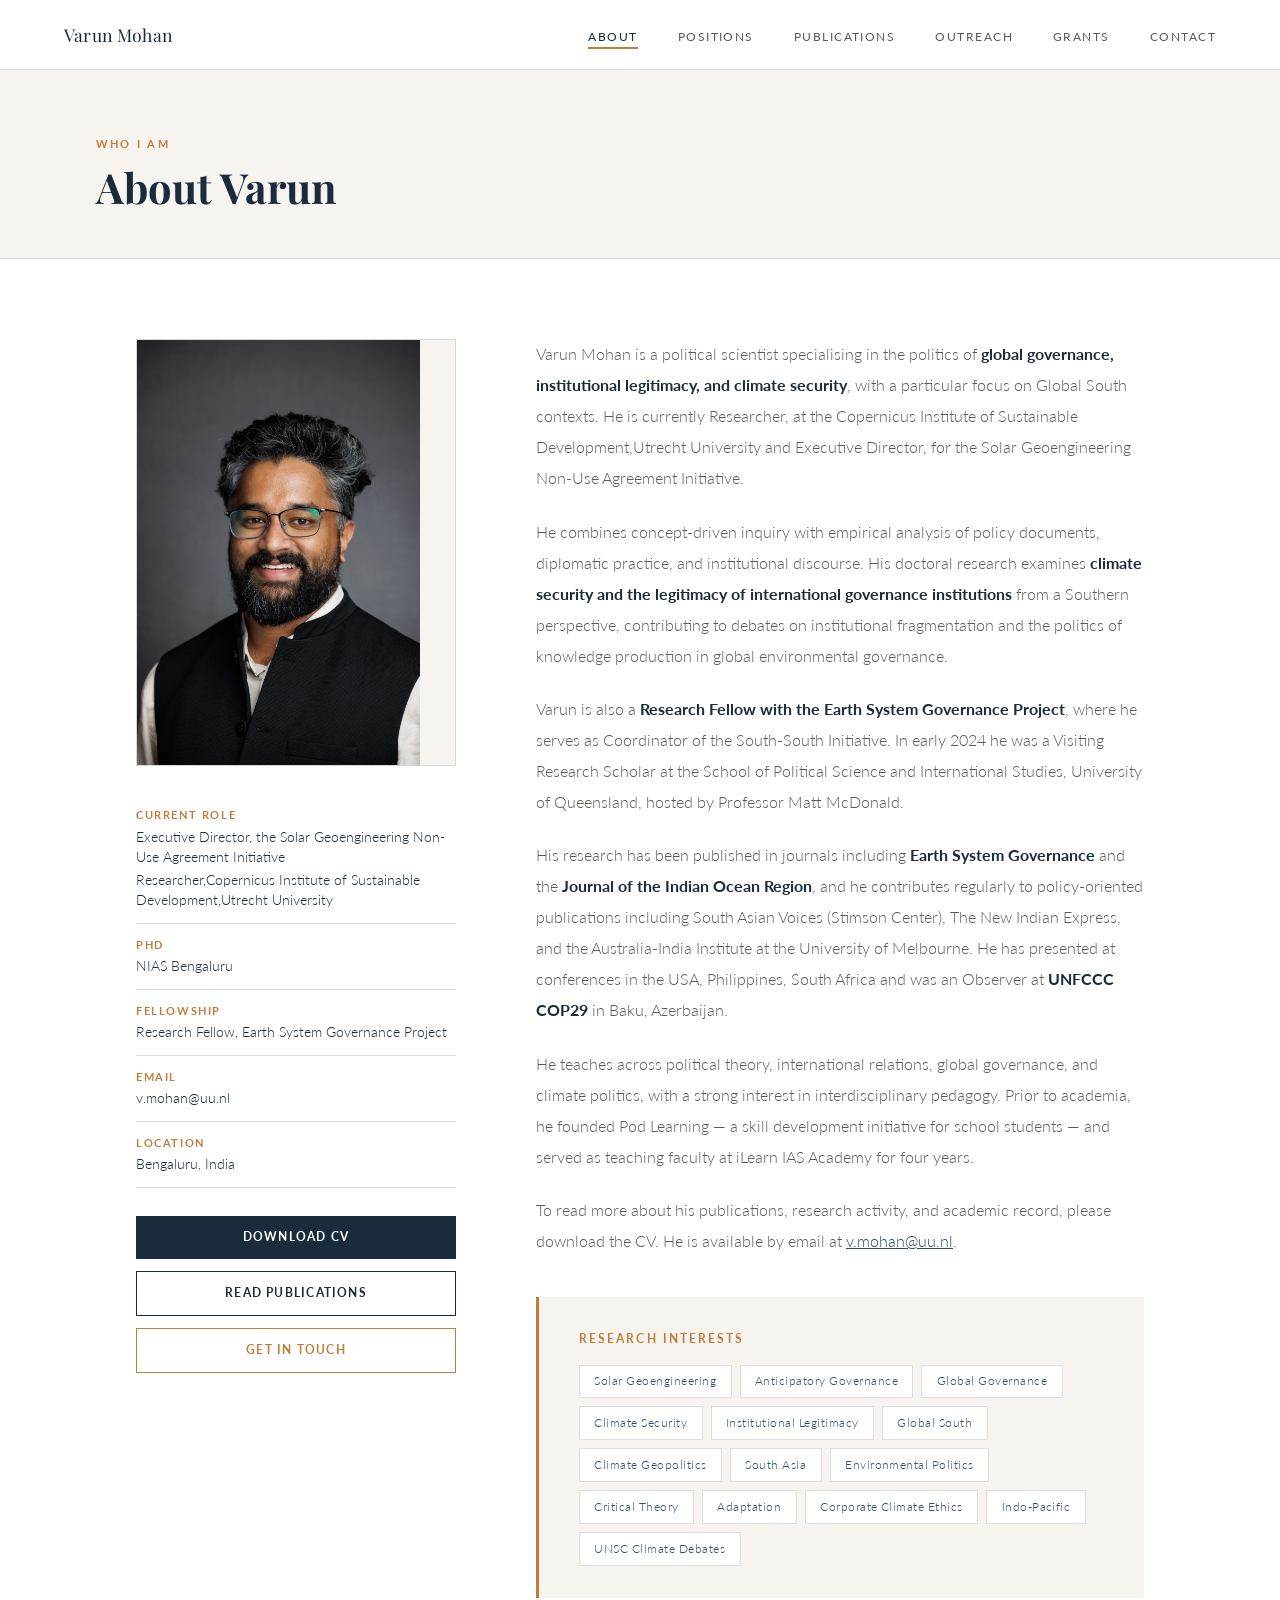
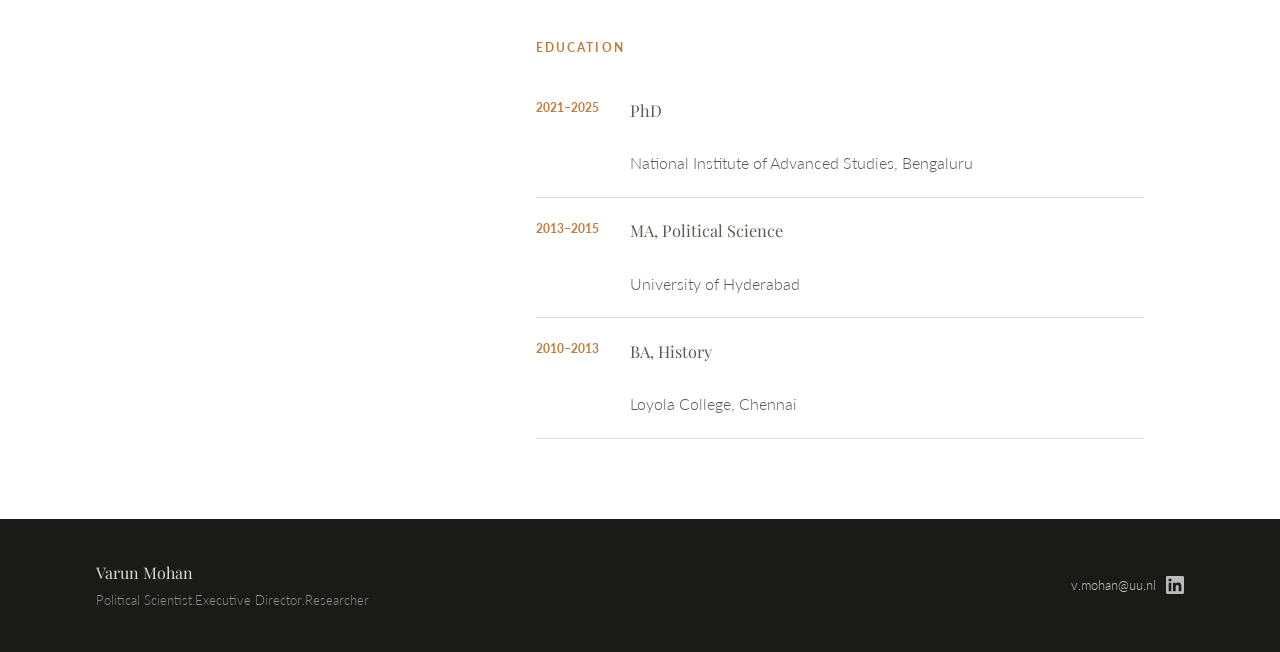
==== commit 445ad21d: "Update about.html" ====
--- a/about.html
+++ b/about.html
@@ -343,7 +343,7 @@
 <footer>
   <div>
     <p class="footer-name">Varun Mohan</p>
-    <p>Political Scientist.Researcher</p>
+    <p>Political Scientist.Executive Director.Researcher</p>
   </div>
   <div style="text-align:right;">
   <div class="footer-contact-row">
